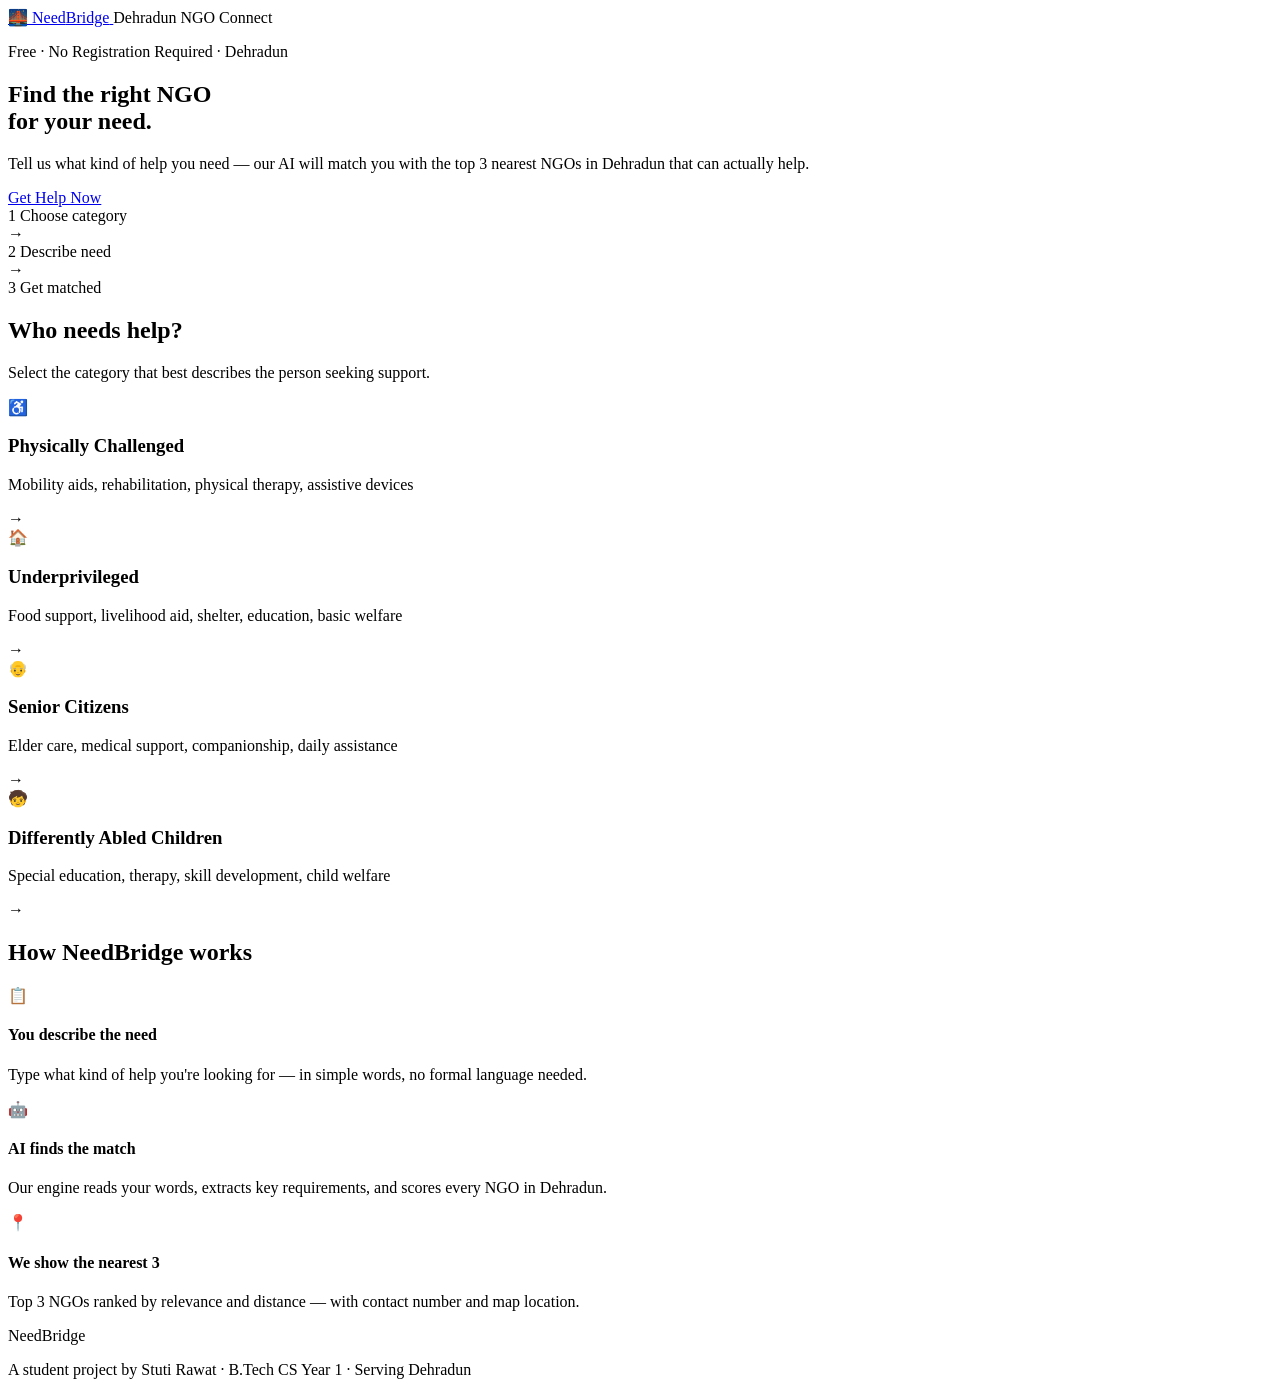
==== index.html @ 5c2ec1f9 "Add files via upload" ====
<!DOCTYPE html>
<html lang="en">
<head>
  <meta charset="UTF-8" />
  <meta name="viewport" content="width=device-width, initial-scale=1.0" />
  <title>NeedBridge — Find Help in Dehradun</title>
  <link rel="preconnect" href="https://fonts.googleapis.com" />
  <link rel="preconnect" href="https://fonts.gstatic.com" crossorigin />
  <link href="https://fonts.googleapis.com/css2?family=Poppins:wght@400;600;700;800&family=Inter:wght@400;500&display=swap" rel="stylesheet" />
  <link rel="stylesheet" href="css/style.css" />
</head>
<body>

  <!-- NAV -->
  <nav class="navbar">
    <div class="nav-inner">
      <a href="index.html" class="logo">
        <span class="logo-icon">🌉</span>
        <span class="logo-text">Need<span class="logo-accent">Bridge</span></span>
      </a>
      <span class="nav-tagline">Dehradun NGO Connect</span>
    </div>
  </nav>

  <!-- HERO -->
  <section class="hero">
    <div class="hero-inner">
      <p class="hero-eyebrow">Free · No Registration Required · Dehradun</p>
      <h1 class="hero-title">Find the right NGO<br /><span class="hero-accent">for your need.</span></h1>
      <p class="hero-sub">
        Tell us what kind of help you need — our AI will match you with the
        top 3 nearest NGOs in Dehradun that can actually help.
      </p>
      <a href="#categories" class="btn-primary">Get Help Now</a>
    </div>

    <!-- Floating step pills -->
    <div class="hero-steps">
      <div class="step-pill">
        <span class="step-num">1</span>
        <span>Choose category</span>
      </div>
      <div class="step-arrow">→</div>
      <div class="step-pill">
        <span class="step-num">2</span>
        <span>Describe need</span>
      </div>
      <div class="step-arrow">→</div>
      <div class="step-pill">
        <span class="step-num">3</span>
        <span>Get matched</span>
      </div>
    </div>
  </section>

  <!-- CATEGORY SELECTION -->
  <section class="categories" id="categories">
    <div class="section-inner">
      <h2 class="section-title">Who needs help?</h2>
      <p class="section-sub">Select the category that best describes the person seeking support.</p>

      <div class="category-grid">

        <div class="category-card" data-category="physically_challenged" onclick="selectCategory(this)">
          <div class="card-icon">♿</div>
          <div class="card-body">
            <h3 class="card-title">Physically Challenged</h3>
            <p class="card-desc">Mobility aids, rehabilitation, physical therapy, assistive devices</p>
          </div>
          <span class="card-arrow">→</span>
        </div>

        <div class="category-card" data-category="underprivileged" onclick="selectCategory(this)">
          <div class="card-icon">🏠</div>
          <div class="card-body">
            <h3 class="card-title">Underprivileged</h3>
            <p class="card-desc">Food support, livelihood aid, shelter, education, basic welfare</p>
          </div>
          <span class="card-arrow">→</span>
        </div>

        <div class="category-card" data-category="senior_citizen" onclick="selectCategory(this)">
          <div class="card-icon">👴</div>
          <div class="card-body">
            <h3 class="card-title">Senior Citizens</h3>
            <p class="card-desc">Elder care, medical support, companionship, daily assistance</p>
          </div>
          <span class="card-arrow">→</span>
        </div>

        <div class="category-card" data-category="differently_abled_child" onclick="selectCategory(this)">
          <div class="card-icon">🧒</div>
          <div class="card-body">
            <h3 class="card-title">Differently Abled Children</h3>
            <p class="card-desc">Special education, therapy, skill development, child welfare</p>
          </div>
          <span class="card-arrow">→</span>
        </div>

      </div>
    </div>
  </section>

  <!-- HOW IT WORKS -->
  <section class="how-it-works">
    <div class="section-inner">
      <h2 class="section-title">How NeedBridge works</h2>
      <div class="steps-grid">
        <div class="how-step">
          <div class="how-icon">📋</div>
          <h4>You describe the need</h4>
          <p>Type what kind of help you're looking for — in simple words, no formal language needed.</p>
        </div>
        <div class="how-step">
          <div class="how-icon">🤖</div>
          <h4>AI finds the match</h4>
          <p>Our engine reads your words, extracts key requirements, and scores every NGO in Dehradun.</p>
        </div>
        <div class="how-step">
          <div class="how-icon">📍</div>
          <h4>We show the nearest 3</h4>
          <p>Top 3 NGOs ranked by relevance and distance — with contact number and map location.</p>
        </div>
      </div>
    </div>
  </section>

  <!-- FOOTER -->
  <footer class="footer">
    <div class="footer-inner">
      <span class="logo-text">Need<span class="logo-accent">Bridge</span></span>
      <p>A student project by Stuti Rawat · B.Tech CS Year 1 · Serving Dehradun</p>
    </div>
  </footer>

  <script src="js/main.js"></script>
</body>
</html>
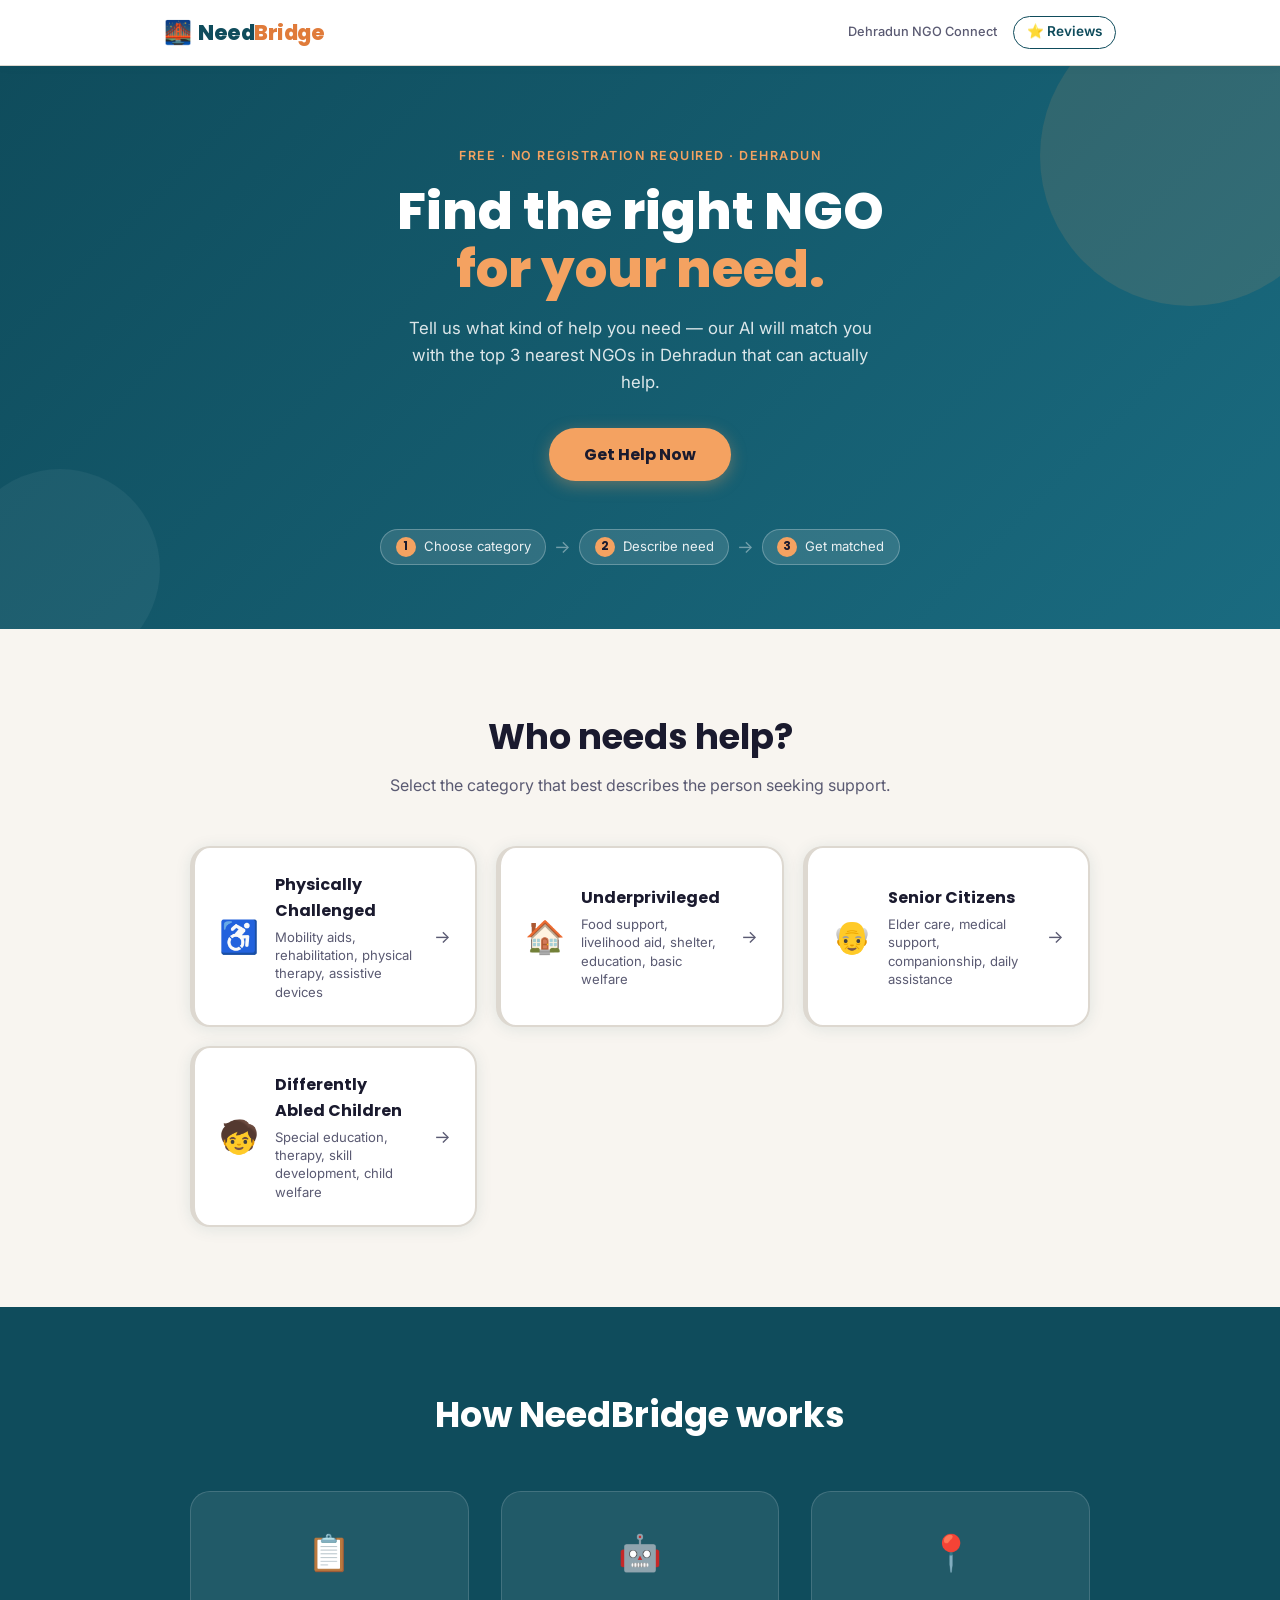
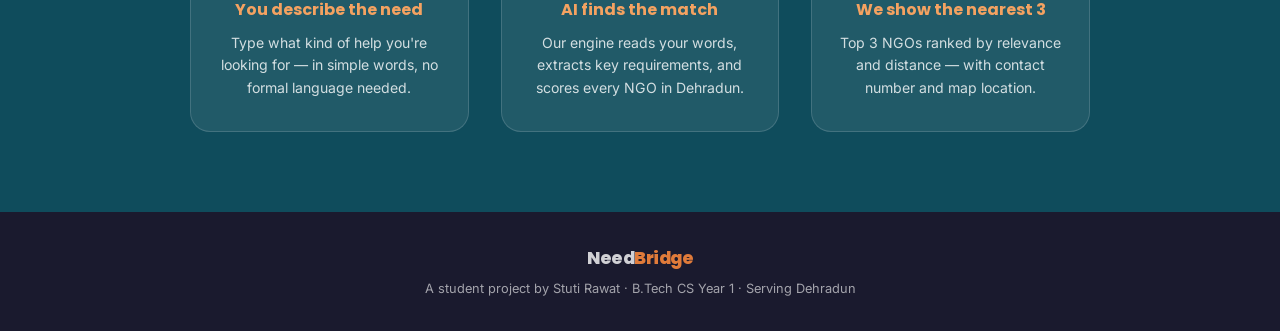
==== commit 9de80b2a: "Add reviews link to navigation Updated the navigation section to include a link to the reviews page." ====
--- a/index.html
+++ b/index.html
@@ -12,15 +12,18 @@
 <body>
 
   <!-- NAV -->
-  <nav class="navbar">
-    <div class="nav-inner">
-      <a href="index.html" class="logo">
-        <span class="logo-icon">🌉</span>
-        <span class="logo-text">Need<span class="logo-accent">Bridge</span></span>
-      </a>
+<nav class="navbar">
+  <div class="nav-inner">
+    <a href="index.html" class="logo">
+      <span class="logo-icon">🌉</span>
+      <span class="logo-text">Need<span class="logo-accent">Bridge</span></span>
+    </a>
+    <div style="display:flex; align-items:center; gap:1rem;">
       <span class="nav-tagline">Dehradun NGO Connect</span>
+      <a href="reviews.html" class="nav-back">⭐ Reviews</a>
     </div>
-  </nav>
+  </div>
+</nav>
 
   <!-- HERO -->
   <section class="hero">
@@ -135,4 +138,4 @@
 
   <script src="js/main.js"></script>
 </body>
-</html>+</html>
--- a/css/style.css
+++ b/css/style.css
@@ -0,0 +1,739 @@
+/* =============================================
+   NEEDBRIDGE — style.css
+   Palette: Teal #0F4C5C | Amber #F4A261
+            Off-white #F8F5F0 | Ink #1A1A2E
+   Fonts: Poppins (display) + Inter (body)
+   ============================================= */
+
+/* ---------- RESET & BASE ---------- */
+*, *::before, *::after { box-sizing: border-box; margin: 0; padding: 0; }
+
+:root {
+  --teal:       #0F4C5C;
+  --teal-light: #1A6B80;
+  --teal-pale:  #E8F4F8;
+  --amber:      #F4A261;
+  --amber-dark: #E07B3A;
+  --bg:         #F8F5F0;
+  --ink:        #1A1A2E;
+  --ink-muted:  #5A5A72;
+  --white:      #FFFFFF;
+  --border:     #DDD8D0;
+  --success:    #2E7D32;
+  --error-bg:   #FFF3F3;
+  --error-text: #C0392B;
+  --radius:     12px;
+  --radius-lg:  20px;
+  --shadow:     0 2px 16px rgba(15,76,92,0.10);
+  --shadow-lg:  0 8px 32px rgba(15,76,92,0.15);
+}
+
+html { scroll-behavior: smooth; }
+
+body {
+  font-family: 'Inter', sans-serif;
+  background: var(--bg);
+  color: var(--ink);
+  line-height: 1.6;
+  min-height: 100vh;
+  display: flex;
+  flex-direction: column;
+}
+
+/* ---------- NAVBAR ---------- */
+.navbar {
+  background: var(--white);
+  border-bottom: 1px solid var(--border);
+  position: sticky;
+  top: 0;
+  z-index: 100;
+  box-shadow: 0 1px 8px rgba(15,76,92,0.07);
+}
+.nav-inner {
+  max-width: 1000px;
+  margin: 0 auto;
+  padding: 0.9rem 1.5rem;
+  display: flex;
+  align-items: center;
+  justify-content: space-between;
+}
+.logo {
+  text-decoration: none;
+  display: flex;
+  align-items: center;
+  gap: 0.4rem;
+}
+.logo-icon { font-size: 1.4rem; }
+.logo-text {
+  font-family: 'Poppins', sans-serif;
+  font-weight: 800;
+  font-size: 1.3rem;
+  color: var(--teal);
+  letter-spacing: -0.5px;
+}
+.logo-accent { color: var(--amber-dark); }
+.nav-tagline {
+  font-size: 0.8rem;
+  color: var(--ink-muted);
+  font-weight: 500;
+}
+.nav-back {
+  font-size: 0.85rem;
+  color: var(--teal);
+  text-decoration: none;
+  font-weight: 600;
+  padding: 0.3rem 0.8rem;
+  border: 1.5px solid var(--teal);
+  border-radius: 20px;
+  transition: all 0.2s;
+}
+.nav-back:hover { background: var(--teal); color: var(--white); }
+
+/* ---------- HERO ---------- */
+.hero {
+  background: linear-gradient(135deg, var(--teal) 0%, var(--teal-light) 100%);
+  color: var(--white);
+  padding: 5rem 1.5rem 4rem;
+  text-align: center;
+  position: relative;
+  overflow: hidden;
+}
+.hero::before {
+  content: '';
+  position: absolute;
+  top: -60px; right: -60px;
+  width: 300px; height: 300px;
+  background: rgba(244,162,97,0.12);
+  border-radius: 50%;
+}
+.hero::after {
+  content: '';
+  position: absolute;
+  bottom: -40px; left: -40px;
+  width: 200px; height: 200px;
+  background: rgba(255,255,255,0.05);
+  border-radius: 50%;
+}
+.hero-inner { position: relative; z-index: 1; max-width: 640px; margin: 0 auto; }
+.hero-eyebrow {
+  font-size: 0.78rem;
+  font-weight: 600;
+  letter-spacing: 1.5px;
+  text-transform: uppercase;
+  color: var(--amber);
+  margin-bottom: 1rem;
+}
+.hero-title {
+  font-family: 'Poppins', sans-serif;
+  font-size: clamp(2rem, 5vw, 3.2rem);
+  font-weight: 800;
+  line-height: 1.15;
+  margin-bottom: 1rem;
+  color: var(--white);
+}
+.hero-accent { color: var(--amber); }
+.hero-sub {
+  font-size: 1.05rem;
+  color: rgba(255,255,255,0.85);
+  margin-bottom: 2rem;
+  max-width: 480px;
+  margin-left: auto;
+  margin-right: auto;
+}
+
+/* Step pills in hero */
+.hero-steps {
+  display: flex;
+  align-items: center;
+  justify-content: center;
+  gap: 0.5rem;
+  margin-top: 3rem;
+  flex-wrap: wrap;
+}
+.step-pill {
+  display: flex;
+  align-items: center;
+  gap: 0.5rem;
+  background: rgba(255,255,255,0.12);
+  border: 1px solid rgba(255,255,255,0.25);
+  border-radius: 30px;
+  padding: 0.4rem 0.9rem;
+  font-size: 0.82rem;
+  color: rgba(255,255,255,0.9);
+}
+.step-num {
+  background: var(--amber);
+  color: var(--ink);
+  font-weight: 700;
+  font-family: 'Poppins', sans-serif;
+  width: 20px; height: 20px;
+  border-radius: 50%;
+  display: flex; align-items: center; justify-content: center;
+  font-size: 0.72rem;
+}
+.step-arrow { color: rgba(255,255,255,0.4); font-size: 1.1rem; }
+
+/* ---------- BUTTONS ---------- */
+.btn-primary {
+  background: var(--amber);
+  color: var(--ink);
+  font-family: 'Poppins', sans-serif;
+  font-weight: 700;
+  font-size: 1rem;
+  padding: 0.85rem 2.2rem;
+  border: none;
+  border-radius: 50px;
+  cursor: pointer;
+  text-decoration: none;
+  display: inline-block;
+  transition: all 0.2s;
+  box-shadow: 0 4px 16px rgba(244,162,97,0.35);
+}
+.btn-primary:hover {
+  background: var(--amber-dark);
+  transform: translateY(-2px);
+  box-shadow: 0 6px 20px rgba(244,162,97,0.45);
+}
+.btn-primary:active { transform: translateY(0); }
+.btn-full { width: 100%; text-align: center; margin-top: 1.5rem; }
+
+.btn-secondary {
+  background: transparent;
+  color: var(--teal);
+  font-weight: 600;
+  font-size: 0.9rem;
+  padding: 0.6rem 1.4rem;
+  border: 2px solid var(--teal);
+  border-radius: 50px;
+  cursor: pointer;
+  text-decoration: none;
+  display: inline-block;
+  transition: all 0.2s;
+}
+.btn-secondary:hover { background: var(--teal); color: var(--white); }
+
+/* ---------- CATEGORY SECTION ---------- */
+.categories {
+  padding: 5rem 1.5rem;
+  background: var(--bg);
+}
+.section-inner { max-width: 900px; margin: 0 auto; }
+.section-title {
+  font-family: 'Poppins', sans-serif;
+  font-size: clamp(1.6rem, 3vw, 2.2rem);
+  font-weight: 700;
+  color: var(--ink);
+  margin-bottom: 0.5rem;
+  text-align: center;
+}
+.section-sub {
+  color: var(--ink-muted);
+  text-align: center;
+  margin-bottom: 3rem;
+  font-size: 1rem;
+}
+
+.category-grid {
+  display: grid;
+  grid-template-columns: repeat(auto-fit, minmax(260px, 1fr));
+  gap: 1.2rem;
+}
+
+.category-card {
+  background: var(--white);
+  border: 2px solid var(--border);
+  border-left: 5px solid var(--border);
+  border-radius: var(--radius-lg);
+  padding: 1.5rem;
+  cursor: pointer;
+  display: flex;
+  align-items: center;
+  gap: 1rem;
+  transition: all 0.22s ease;
+  box-shadow: var(--shadow);
+}
+.category-card:hover {
+  border-left-color: var(--amber);
+  border-color: var(--amber);
+  transform: translateY(-3px);
+  box-shadow: var(--shadow-lg);
+}
+.category-card.selected {
+  border-color: var(--teal);
+  border-left-color: var(--teal);
+  background: var(--teal-pale);
+}
+
+.card-icon { font-size: 2rem; flex-shrink: 0; }
+.card-body { flex: 1; }
+.card-title {
+  font-family: 'Poppins', sans-serif;
+  font-weight: 700;
+  font-size: 1rem;
+  color: var(--ink);
+  margin-bottom: 0.25rem;
+}
+.card-desc { font-size: 0.82rem; color: var(--ink-muted); line-height: 1.4; }
+.card-arrow {
+  color: var(--ink-muted);
+  font-size: 1.1rem;
+  flex-shrink: 0;
+  transition: transform 0.2s;
+}
+.category-card:hover .card-arrow { transform: translateX(4px); color: var(--amber-dark); }
+
+/* ---------- HOW IT WORKS ---------- */
+.how-it-works {
+  background: var(--teal);
+  padding: 5rem 1.5rem;
+  color: var(--white);
+}
+.how-it-works .section-title { color: var(--white); }
+.how-it-works .section-sub { color: rgba(255,255,255,0.75); }
+
+.steps-grid {
+  display: grid;
+  grid-template-columns: repeat(auto-fit, minmax(220px, 1fr));
+  gap: 2rem;
+  margin-top: 3rem;
+}
+.how-step {
+  background: rgba(255,255,255,0.08);
+  border: 1px solid rgba(255,255,255,0.15);
+  border-radius: var(--radius-lg);
+  padding: 2rem 1.5rem;
+  text-align: center;
+}
+.how-icon { font-size: 2.2rem; margin-bottom: 1rem; }
+.how-step h4 {
+  font-family: 'Poppins', sans-serif;
+  font-weight: 700;
+  font-size: 1rem;
+  margin-bottom: 0.6rem;
+  color: var(--amber);
+}
+.how-step p { font-size: 0.88rem; color: rgba(255,255,255,0.8); line-height: 1.6; }
+
+/* ---------- STEP INDICATOR ---------- */
+.step-indicator {
+  background: var(--white);
+  border-bottom: 1px solid var(--border);
+  padding: 1rem 1.5rem;
+}
+.si-inner {
+  max-width: 500px;
+  margin: 0 auto;
+  display: flex;
+  align-items: center;
+  justify-content: center;
+  gap: 0;
+}
+.si-step {
+  display: flex;
+  flex-direction: column;
+  align-items: center;
+  gap: 0.3rem;
+  min-width: 70px;
+}
+.si-step span { font-size: 0.72rem; font-weight: 500; color: var(--ink-muted); }
+.si-circle {
+  width: 32px; height: 32px;
+  border-radius: 50%;
+  border: 2px solid var(--border);
+  display: flex; align-items: center; justify-content: center;
+  font-size: 0.82rem;
+  font-weight: 700;
+  font-family: 'Poppins', sans-serif;
+  color: var(--ink-muted);
+  background: var(--white);
+}
+.si-active .si-circle {
+  background: var(--teal);
+  border-color: var(--teal);
+  color: var(--white);
+}
+.si-active span { color: var(--teal); font-weight: 600; }
+.si-done .si-circle {
+  background: var(--success);
+  border-color: var(--success);
+  color: var(--white);
+}
+.si-done span { color: var(--success); }
+.si-line {
+  flex: 1;
+  height: 2px;
+  background: var(--border);
+  margin: 0 0.3rem;
+  margin-bottom: 1.2rem;
+}
+.si-line-done { background: var(--success); }
+
+/* ---------- FORM PAGE ---------- */
+.form-section {
+  flex: 1;
+  padding: 3rem 1.5rem;
+  display: flex;
+  justify-content: center;
+}
+.form-outer {
+  background: var(--white);
+  border-radius: var(--radius-lg);
+  padding: 2.5rem;
+  width: 100%;
+  max-width: 620px;
+  box-shadow: var(--shadow-lg);
+  border: 1px solid var(--border);
+}
+.selected-category-badge {
+  display: inline-flex;
+  align-items: center;
+  gap: 0.5rem;
+  background: var(--teal-pale);
+  border: 1.5px solid var(--teal);
+  color: var(--teal);
+  font-weight: 600;
+  font-size: 0.85rem;
+  padding: 0.35rem 0.9rem;
+  border-radius: 20px;
+  margin-bottom: 1.2rem;
+}
+.form-title {
+  font-family: 'Poppins', sans-serif;
+  font-size: 1.5rem;
+  font-weight: 700;
+  color: var(--ink);
+  margin-bottom: 0.4rem;
+  line-height: 1.3;
+}
+.form-sub { color: var(--ink-muted); font-size: 0.9rem; margin-bottom: 1.8rem; }
+
+.form-group { margin-bottom: 1.2rem; }
+.form-label {
+  display: block;
+  font-weight: 600;
+  font-size: 0.9rem;
+  margin-bottom: 0.5rem;
+  color: var(--ink);
+}
+.form-textarea, .form-select, .form-input {
+  width: 100%;
+  padding: 0.85rem 1rem;
+  font-family: 'Inter', sans-serif;
+  font-size: 0.95rem;
+  color: var(--ink);
+  background: var(--bg);
+  border: 2px solid var(--border);
+  border-radius: var(--radius);
+  transition: border-color 0.2s;
+  resize: vertical;
+}
+.form-textarea:focus, .form-select:focus {
+  outline: none;
+  border-color: var(--teal);
+  background: var(--white);
+}
+.char-count { text-align: right; font-size: 0.75rem; color: var(--ink-muted); margin-top: 0.3rem; }
+
+/* Example chips */
+.examples-row {
+  display: flex;
+  flex-wrap: wrap;
+  align-items: center;
+  gap: 0.5rem;
+  margin-top: 0.8rem;
+}
+.examples-label { font-size: 0.78rem; color: var(--ink-muted); font-weight: 500; }
+.example-chip {
+  background: var(--bg);
+  border: 1.5px solid var(--border);
+  border-radius: 20px;
+  padding: 0.3rem 0.8rem;
+  font-size: 0.78rem;
+  color: var(--teal);
+  font-weight: 600;
+  cursor: pointer;
+  transition: all 0.18s;
+  font-family: 'Inter', sans-serif;
+}
+.example-chip:hover { background: var(--teal-pale); border-color: var(--teal); }
+
+/* GPS row */
+.gps-row {
+  display: flex;
+  align-items: center;
+  gap: 0.8rem;
+  margin: 0.8rem 0 1rem;
+  flex-wrap: wrap;
+}
+.or-divider {
+  font-size: 0.8rem;
+  color: var(--ink-muted);
+  font-style: italic;
+}
+.btn-gps {
+  display: flex;
+  align-items: center;
+  gap: 0.4rem;
+  background: transparent;
+  border: 1.5px solid var(--teal);
+  color: var(--teal);
+  font-weight: 600;
+  font-size: 0.85rem;
+  padding: 0.45rem 1rem;
+  border-radius: 20px;
+  cursor: pointer;
+  font-family: 'Inter', sans-serif;
+  transition: all 0.2s;
+}
+.btn-gps:hover { background: var(--teal-pale); }
+.gps-status { font-size: 0.8rem; color: var(--success); font-weight: 500; }
+
+.form-error {
+  background: var(--error-bg);
+  color: var(--error-text);
+  border: 1px solid #f5c6cb;
+  border-radius: var(--radius);
+  padding: 0.7rem 1rem;
+  font-size: 0.88rem;
+  margin-top: 0.5rem;
+}
+.form-note { font-size: 0.78rem; color: var(--ink-muted); text-align: center; margin-top: 0.8rem; }
+
+/* ---------- RESULTS PAGE ---------- */
+.results-section {
+  flex: 1;
+  padding: 2.5rem 1.5rem;
+}
+.results-outer { max-width: 900px; margin: 0 auto; }
+
+/* Loading */
+.loading-state {
+  text-align: center;
+  padding: 5rem 1rem;
+}
+.loader-ring {
+  width: 56px; height: 56px;
+  border: 5px solid var(--border);
+  border-top-color: var(--teal);
+  border-radius: 50%;
+  animation: spin 0.9s linear infinite;
+  margin: 0 auto 1.5rem;
+}
+@keyframes spin { to { transform: rotate(360deg); } }
+.loading-text {
+  font-family: 'Poppins', sans-serif;
+  font-size: 1.2rem;
+  font-weight: 700;
+  color: var(--teal);
+  margin-bottom: 0.4rem;
+}
+.loading-sub { font-size: 0.9rem; color: var(--ink-muted); }
+
+/* Results summary bar */
+.results-summary {
+  background: var(--teal);
+  color: var(--white);
+  border-radius: var(--radius-lg);
+  padding: 1.2rem 1.8rem;
+  margin-bottom: 1.5rem;
+  display: flex;
+  align-items: center;
+  gap: 1rem;
+  flex-wrap: wrap;
+}
+.results-summary .rs-icon { font-size: 1.5rem; }
+.results-summary .rs-text { flex: 1; }
+.results-summary .rs-title {
+  font-family: 'Poppins', sans-serif;
+  font-weight: 700;
+  font-size: 1rem;
+}
+.results-summary .rs-sub { font-size: 0.82rem; color: rgba(255,255,255,0.8); }
+
+/* Map */
+.map-container {
+  border-radius: var(--radius-lg);
+  overflow: hidden;
+  border: 2px solid var(--border);
+  margin-bottom: 2rem;
+  box-shadow: var(--shadow);
+}
+#map { width: 100%; height: 320px; background: var(--teal-pale); }
+
+/* NGO Cards */
+.ngo-cards-section { margin-bottom: 2.5rem; }
+.ngo-cards-title {
+  font-family: 'Poppins', sans-serif;
+  font-size: 1.2rem;
+  font-weight: 700;
+  color: var(--ink);
+  margin-bottom: 1.2rem;
+}
+.ngo-cards { display: flex; flex-direction: column; gap: 1.2rem; }
+
+.ngo-card {
+  background: var(--white);
+  border: 2px solid var(--border);
+  border-radius: var(--radius-lg);
+  padding: 1.5rem;
+  box-shadow: var(--shadow);
+  transition: box-shadow 0.2s, transform 0.2s;
+  position: relative;
+}
+.ngo-card:hover { box-shadow: var(--shadow-lg); transform: translateY(-2px); }
+.ngo-card.rank-1 { border-left: 5px solid var(--amber); }
+.ngo-card.rank-2 { border-left: 5px solid var(--teal-light); }
+.ngo-card.rank-3 { border-left: 5px solid #A0C4FF; }
+
+.ngo-card-header {
+  display: flex;
+  align-items: flex-start;
+  gap: 1rem;
+  margin-bottom: 0.8rem;
+}
+.ngo-rank-badge {
+  font-family: 'Poppins', sans-serif;
+  font-weight: 800;
+  font-size: 1.1rem;
+  color: var(--ink-muted);
+  min-width: 28px;
+}
+.rank-1 .ngo-rank-badge { color: var(--amber-dark); }
+.rank-2 .ngo-rank-badge { color: var(--teal); }
+
+.ngo-name {
+  font-family: 'Poppins', sans-serif;
+  font-weight: 700;
+  font-size: 1.05rem;
+  color: var(--ink);
+  flex: 1;
+}
+.ngo-distance {
+  background: var(--teal-pale);
+  color: var(--teal);
+  font-weight: 600;
+  font-size: 0.78rem;
+  padding: 0.25rem 0.65rem;
+  border-radius: 20px;
+  white-space: nowrap;
+}
+
+.ngo-tags {
+  display: flex;
+  flex-wrap: wrap;
+  gap: 0.4rem;
+  margin-bottom: 0.8rem;
+}
+.ngo-tag {
+  background: var(--bg);
+  color: var(--teal);
+  border: 1px solid var(--border);
+  font-size: 0.75rem;
+  font-weight: 500;
+  padding: 0.2rem 0.6rem;
+  border-radius: 20px;
+}
+
+.ngo-address {
+  font-size: 0.85rem;
+  color: var(--ink-muted);
+  margin-bottom: 1rem;
+  display: flex;
+  align-items: center;
+  gap: 0.3rem;
+}
+
+.ngo-actions {
+  display: flex;
+  gap: 0.7rem;
+  flex-wrap: wrap;
+}
+.btn-call {
+  display: flex;
+  align-items: center;
+  gap: 0.4rem;
+  background: var(--teal);
+  color: var(--white);
+  font-weight: 700;
+  font-size: 0.88rem;
+  padding: 0.6rem 1.2rem;
+  border-radius: 30px;
+  text-decoration: none;
+  border: none;
+  cursor: pointer;
+  transition: background 0.2s;
+  font-family: 'Inter', sans-serif;
+}
+.btn-call:hover { background: var(--teal-light); }
+.btn-map-link {
+  display: flex;
+  align-items: center;
+  gap: 0.4rem;
+  background: transparent;
+  color: var(--teal);
+  font-weight: 600;
+  font-size: 0.88rem;
+  padding: 0.6rem 1.2rem;
+  border-radius: 30px;
+  text-decoration: none;
+  border: 2px solid var(--teal);
+  cursor: pointer;
+  transition: all 0.2s;
+  font-family: 'Inter', sans-serif;
+}
+.btn-map-link:hover { background: var(--teal-pale); }
+
+/* Try again */
+.try-again {
+  text-align: center;
+  padding: 2rem;
+  background: var(--white);
+  border-radius: var(--radius-lg);
+  border: 1px solid var(--border);
+  display: flex;
+  flex-direction: column;
+  align-items: center;
+  gap: 0.8rem;
+}
+.try-again p { color: var(--ink-muted); font-size: 0.9rem; }
+.try-again .btn-secondary { margin: 0 0.3rem; }
+
+/* Error state */
+.error-state {
+  text-align: center;
+  padding: 4rem 2rem;
+}
+.error-icon { font-size: 3rem; margin-bottom: 1rem; }
+.error-state h3 {
+  font-family: 'Poppins', sans-serif;
+  font-size: 1.3rem;
+  font-weight: 700;
+  color: var(--ink);
+  margin-bottom: 0.5rem;
+}
+.error-state p { color: var(--ink-muted); margin-bottom: 1.5rem; }
+
+/* ---------- FOOTER ---------- */
+.footer {
+  background: var(--ink);
+  color: rgba(255,255,255,0.6);
+  text-align: center;
+  padding: 2rem 1.5rem;
+  margin-top: auto;
+}
+.footer-inner { display: flex; flex-direction: column; align-items: center; gap: 0.4rem; }
+.footer .logo-text { color: rgba(255,255,255,0.8); font-size: 1.1rem; }
+.footer p { font-size: 0.8rem; }
+
+/* ---------- RESPONSIVE ---------- */
+@media (max-width: 600px) {
+  .hero { padding: 3.5rem 1.2rem 3rem; }
+  .hero-steps { gap: 0.3rem; }
+  .step-arrow { display: none; }
+  .form-outer { padding: 1.5rem; }
+  .category-grid { grid-template-columns: 1fr; }
+  .si-step span { display: none; }
+  .si-inner { gap: 0.2rem; }
+  .ngo-actions { flex-direction: column; }
+  .btn-call, .btn-map-link { justify-content: center; }
+}
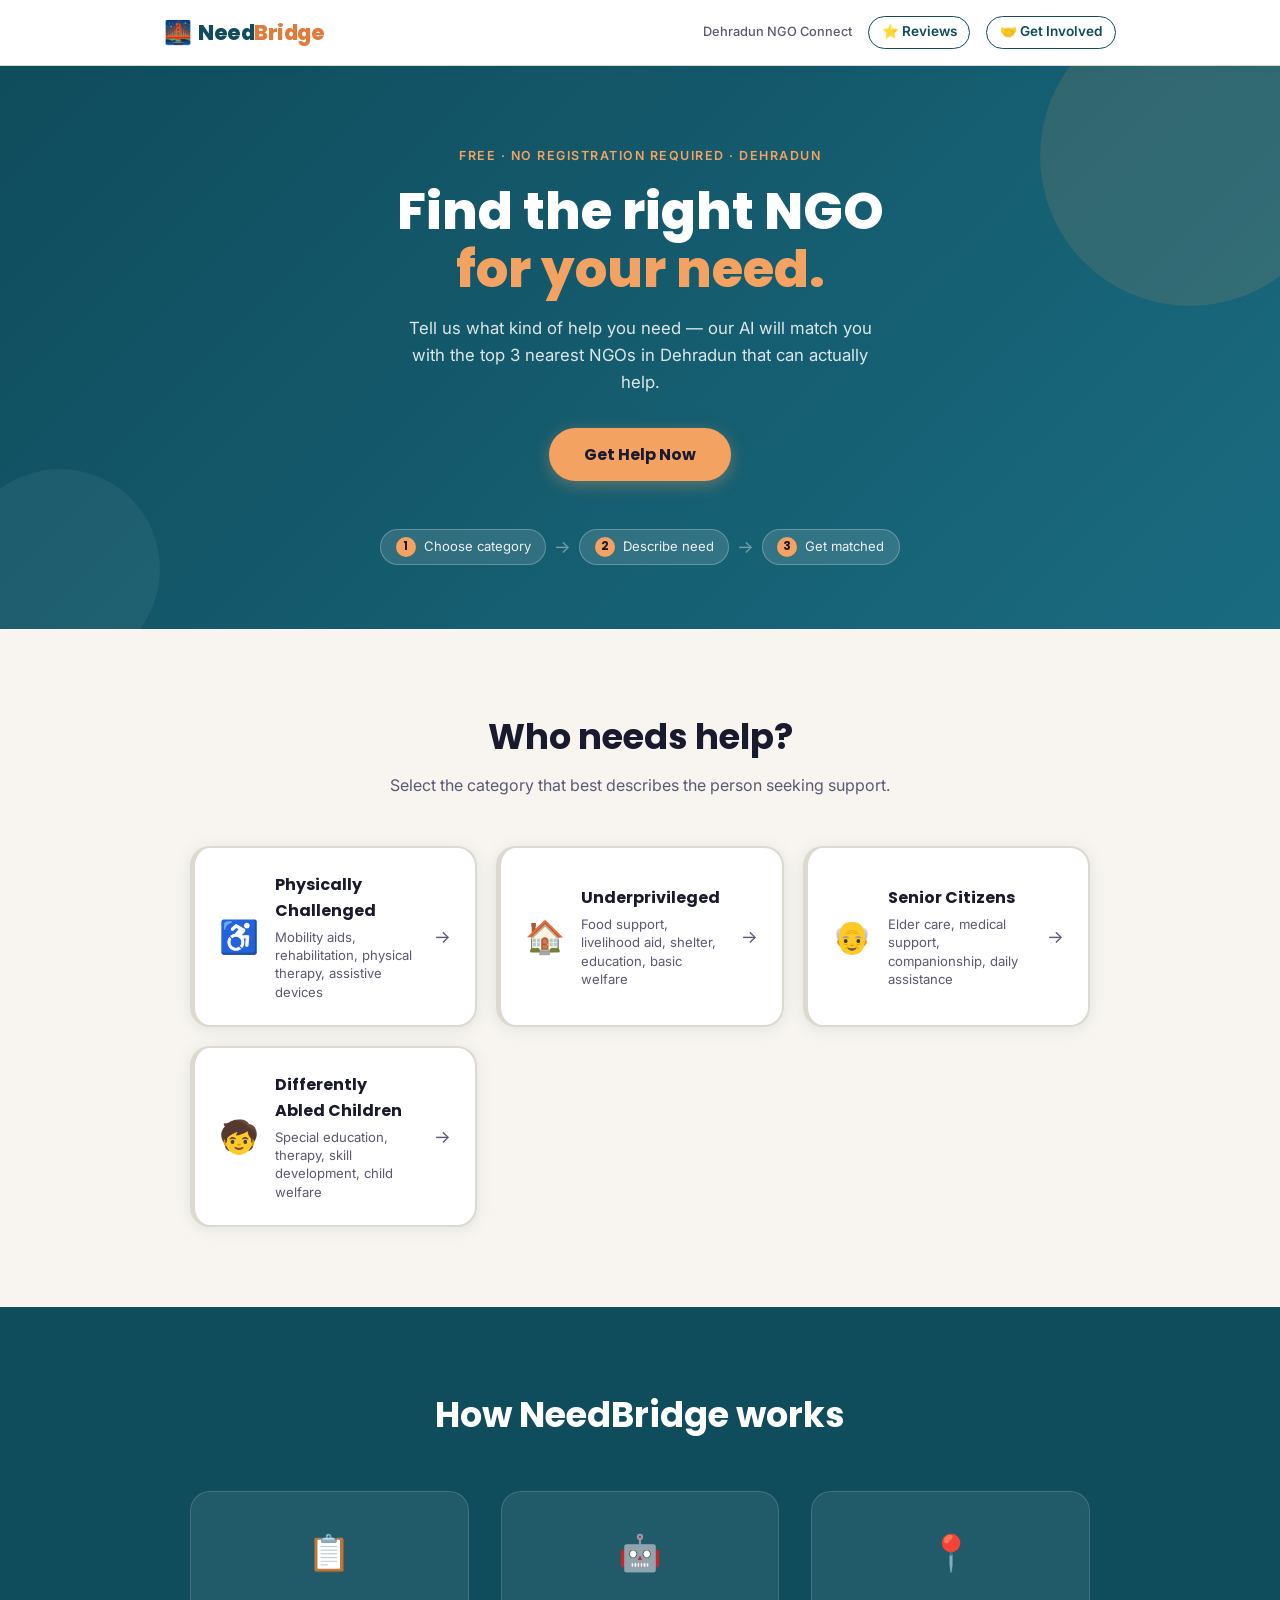
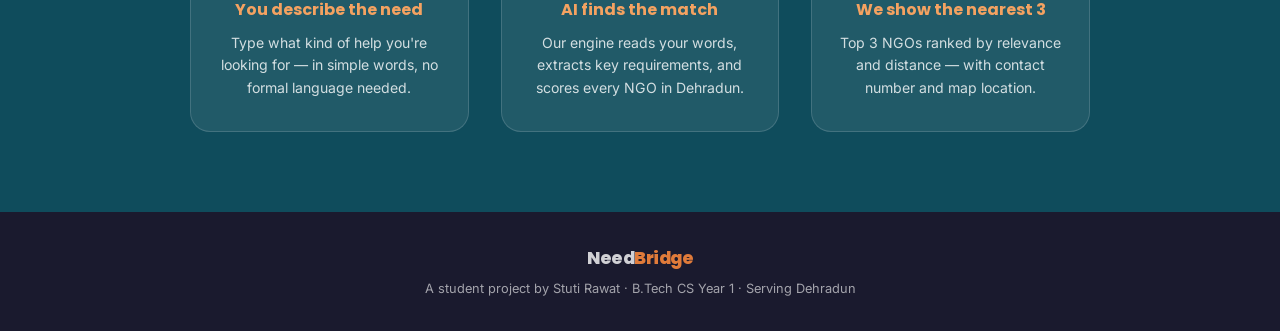
==== commit af7e1042: "Add volunteer link to navigation" ====
--- a/index.html
+++ b/index.html
@@ -21,6 +21,7 @@
     <div style="display:flex; align-items:center; gap:1rem;">
       <span class="nav-tagline">Dehradun NGO Connect</span>
       <a href="reviews.html" class="nav-back">⭐ Reviews</a>
+      <a href="volunteer.html" class="nav-back">🤝 Get Involved</a>
     </div>
   </div>
 </nav>
